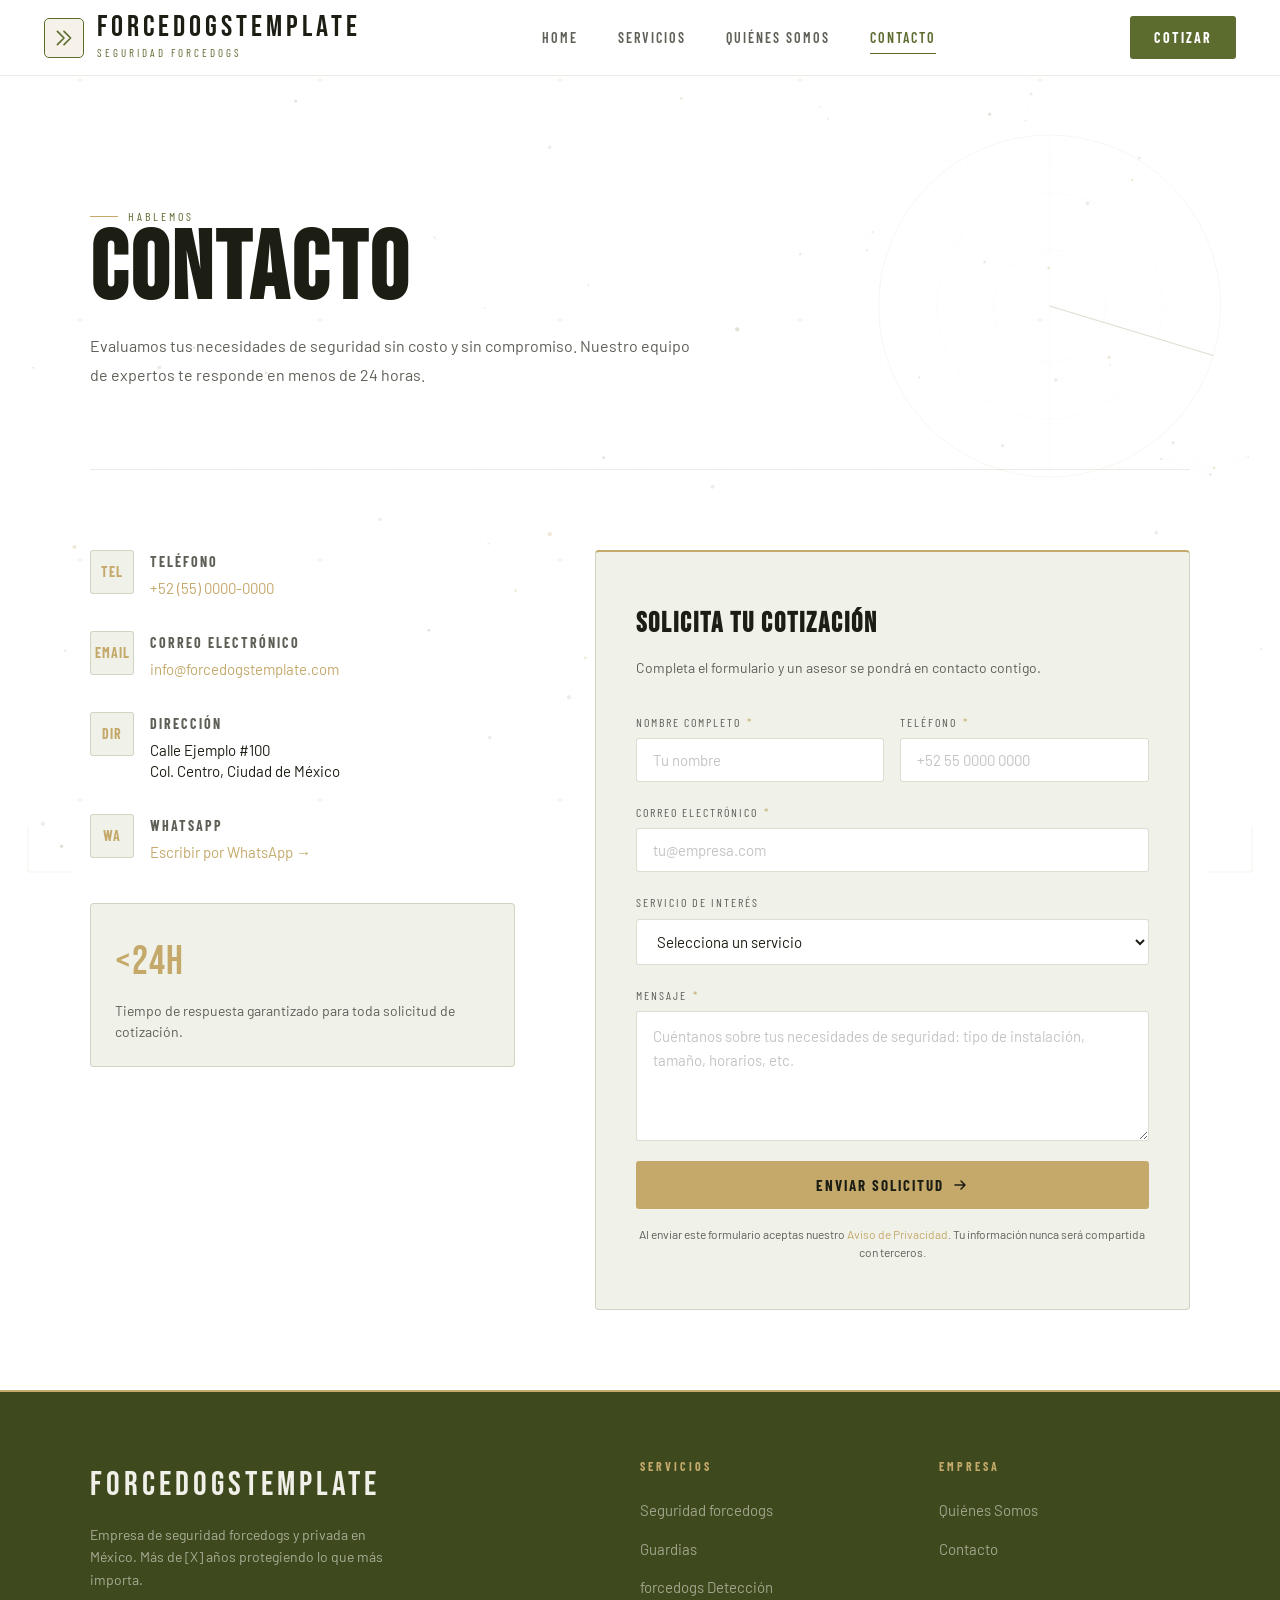
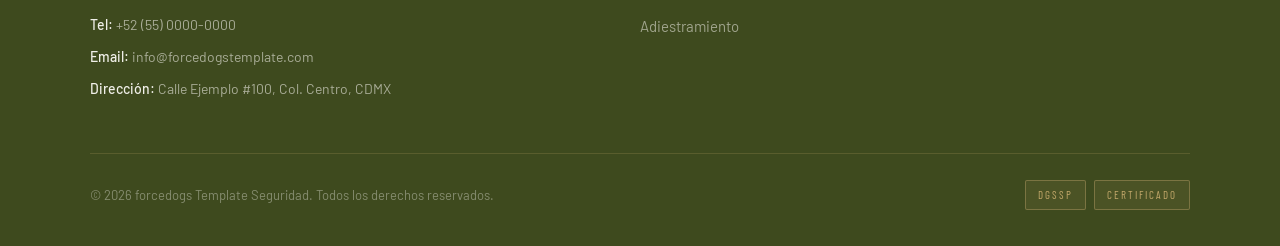
==== contacto.html @ 4ba80284 "first" ====
<!DOCTYPE html>
<html lang="es-MX">
<head>
  <meta charset="UTF-8" />
  <meta name="viewport" content="width=device-width, initial-scale=1.0" />
  <title>Contacto — forcedogs Template Seguridad forcedogs | Solicitar Cotización</title>
  <meta name="description" content="Contáctanos para solicitar una cotización de seguridad forcedogs, guardias o detección. Respondemos en menos de 24 horas. Llámanos al +52 (55) 0000-0000 o escríbenos." />
  <link rel="canonical" href="https://forcedogstemplate.com/contacto.html" />
  <meta property="og:title" content="Contacto — forcedogs Template Seguridad" />
  <meta property="og:description" content="Solicita tu cotización de seguridad forcedogs o privada. Respuesta en menos de 24 horas." />
  <meta property="og:url" content="https://forcedogstemplate.com/contacto.html" />
  <meta property="og:type" content="website" />
  <script type="application/ld+json">
  {
    "@context": "https://schema.org",
    "@type": "ContactPage",
    "name": "Contacto — forcedogs Template Seguridad",
    "description": "Página de contacto y solicitud de cotización de forcedogs Template Seguridad forcedogs.",
    "url": "https://forcedogstemplate.com/contacto.html",
    "mainEntity": {
      "@type": "LocalBusiness",
      "name": "forcedogs Template Seguridad",
      "telephone": "+52-55-0000-0000",
      "email": "info@forcedogstemplate.com",
      "address": {
        "@type": "PostalAddress",
        "streetAddress": "Calle Ejemplo #100",
        "addressLocality": "Iztapalapa",
        "addressRegion": "Ciudad de México",
        "addressCountry": "MX"
      }
    }
  }
  </script>
  <link rel="preconnect" href="https://fonts.googleapis.com" />
  <link rel="preconnect" href="https://fonts.gstatic.com" crossorigin />
  <link rel="stylesheet" href="css/style.css" />
  <style>
    .page-hero { padding: 120px 0 80px; border-bottom: 0.5px solid var(--border); }

    /* Contact layout */
    .contact-section { padding: 80px 0; }
    .contact-grid { display: grid; grid-template-columns: 1fr 1.4fr; gap: 80px; align-items: start; }

    /* Contact info side */
    .contact-info { display: flex; flex-direction: column; gap: 32px; }
    .contact-method {
      display: flex;
      gap: 16px;
      align-items: flex-start;
    }
    .contact-method-icon {
      width: 44px; height: 44px;
      background: var(--panel);
      border: 0.5px solid var(--border-2);
      border-radius: 3px;
      display: flex;
      align-items: center;
      justify-content: center;
      flex-shrink: 0;
      font-family: var(--font-cond);
      font-size: 14px;
      font-weight: 700;
      color: var(--gold);
      letter-spacing: 1px;
    }
    .contact-method-text h3 {
      font-family: var(--font-cond);
      font-size: 14px;
      letter-spacing: 2px;
      text-transform: uppercase;
      color: var(--muted);
      margin-bottom: 4px;
    }
    .contact-method-text p { font-size: 15px; color: var(--charcoal); line-height: 1.4; }
    .contact-method-text a { color: var(--gold); transition: opacity 0.2s; }
    .contact-method-text a:hover { opacity: 0.8; }

    /* Form */
    .contact-form-wrap {
      background: var(--panel);
      border: 0.5px solid var(--border-2);
      border-radius: 4px;
      border-top: 2px solid var(--gold);
      padding: 48px 40px;
    }
    .form-title {
      font-family: var(--font-display);
      font-size: 28px;
      letter-spacing: 2px;
      margin-bottom: 8px;
    }
    .form-subtitle { font-size: 14px; color: var(--muted); margin-bottom: 32px; }

    .form-row { display: grid; grid-template-columns: 1fr 1fr; gap: 16px; }
    .form-group { display: flex; flex-direction: column; gap: 6px; margin-bottom: 20px; }
    .form-group label {
      font-family: var(--font-cond);
      font-size: 12px;
      letter-spacing: 2px;
      text-transform: uppercase;
      color: var(--muted);
    }
    .form-group label .required { color: var(--gold); margin-left: 2px; }
    .form-group input,
    .form-group select,
    .form-group textarea {
      background: var(--white);
      border: 0.5px solid var(--border-2);
      border-radius: 3px;
      padding: 12px 16px;
      font-family: var(--font-body);
      font-size: 15px;
      color: var(--charcoal);
      outline: none;
      transition: border-color 0.2s, background 0.2s;
      width: 100%;
    }
    .form-group input::placeholder,
    .form-group textarea::placeholder { color: rgba(138,138,138,0.5); }
    .form-group input:focus,
    .form-group select:focus,
    .form-group textarea:focus {
      border-color: var(--gold);
      background: rgba(92,107,46,0.05);
    }
    .form-group input.error,
    .form-group textarea.error { border-color: #e05c5c; }
    .form-group select option { background: var(--white); color: var(--charcoal); }
    .form-group textarea { resize: vertical; min-height: 130px; line-height: 1.6; }

    .form-group .error-msg {
      font-size: 13px;
      color: #e05c5c;
      display: none;
    }
    .form-group.has-error .error-msg { display: block; }

    .form-submit {
      width: 100%;
      padding: 15px 28px;
      background: var(--gold);
      color: var(--black);
      border: none;
      border-radius: 3px;
      font-family: var(--font-cond);
      font-size: 15px;
      font-weight: 700;
      letter-spacing: 2px;
      text-transform: uppercase;
      cursor: pointer;
      transition: opacity 0.2s, transform 0.15s;
      display: flex;
      align-items: center;
      justify-content: center;
      gap: 8px;
      margin-top: 4px;
    }
    .form-submit:hover { opacity: 0.88; transform: translateY(-2px); }
    .form-submit:disabled { opacity: 0.5; cursor: not-allowed; transform: none; }

    /* Success state */
    .form-success {
      display: none;
      text-align: center;
      padding: 40px 0;
    }
    .form-success.show { display: block; }
    .form-success .success-icon {
      font-family: var(--font-display);
      font-size: 64px;
      color: var(--gold);
      margin-bottom: 16px;
    }
    .form-success h3 { font-family: var(--font-cond); font-size: 22px; letter-spacing: 2px; text-transform: uppercase; margin-bottom: 12px; }
    .form-success p { font-size: 15px; color: var(--muted); }

    /* Privacy note */
    .form-privacy {
      font-size: 12px;
      color: var(--muted);
      text-align: center;
      margin-top: 16px;
      line-height: 1.5;
    }

    @media (max-width: 768px) {
      .contact-grid { grid-template-columns: 1fr; gap: 48px; }
      .form-row { grid-template-columns: 1fr; }
      .contact-form-wrap { padding: 32px 24px; }
    }
  </style>
</head>
<body>
  <canvas id="bg-canvas" aria-hidden="true"></canvas>

  <header id="site-header" role="banner">
    <a href="index.html" class="header-logo" aria-label="forcedogs Template — Inicio">
      <div class="logo-icon" aria-hidden="true">
        <svg viewBox="0 0 20 20" fill="none"><path d="M4 4L10 10L4 16M10 4L16 10L10 16" stroke="#5C6B2E" stroke-width="1.5" stroke-linecap="round" stroke-linejoin="round"/></svg>
      </div>
      <div><div class="logo-text">forcedogsTEMPLATE</div><div class="logo-sub">Seguridad forcedogs</div></div>
    </a>
    <nav class="main-nav" aria-label="Navegación principal">
      <a href="index.html">Home</a>
      <a href="servicios.html">Servicios</a>
      <a href="quienes-somos.html">Quiénes Somos</a>
      <a href="contacto.html">Contacto</a>
    </nav>
    <a href="contacto.html" class="nav-cta">Cotizar</a>
    <button class="nav-hamburger" aria-label="Abrir menú"><span></span><span></span><span></span></button>
  </header>
  <nav class="mobile-nav" aria-label="Menú móvil">
    <a href="index.html">Home</a>
    <a href="servicios.html">Servicios</a>
    <a href="quienes-somos.html">Quiénes Somos</a>
    <a href="contacto.html">Contacto</a>
  </nav>

  <main class="page-content">

    <section class="page-hero container" aria-labelledby="contact-title">
      <span class="tag reveal">Hablemos</span>
      <h1 class="reveal reveal-delay-1" id="contact-title" style="font-family:var(--font-display);font-size:clamp(48px,8vw,96px);line-height:0.93;letter-spacing:3px;">CONTACTO</h1>
      <p class="section-body reveal reveal-delay-2" style="margin-top:16px;">Evaluamos tus necesidades de seguridad sin costo y sin compromiso. Nuestro equipo de expertos te responde en menos de 24 horas.</p>
    </section>

    <section class="contact-section container" aria-labelledby="contact-form-title">
      <div class="contact-grid">

        <!-- Info column -->
        <div class="contact-info">
          <div class="contact-method reveal">
            <div class="contact-method-icon">TEL</div>
            <div class="contact-method-text">
              <h3>Teléfono</h3>
              <p><a href="tel:525500000000">+52 (55) 0000-0000</a></p>
            </div>
          </div>
          <div class="contact-method reveal reveal-delay-1">
            <div class="contact-method-icon">EMAIL</div>
            <div class="contact-method-text">
              <h3>Correo electrónico</h3>
              <p><a href="mailto:info@forcedogstemplate.com">info@forcedogstemplate.com</a></p>
            </div>
          </div>
          <div class="contact-method reveal reveal-delay-2">
            <div class="contact-method-icon">DIR</div>
            <div class="contact-method-text">
              <h3>Dirección</h3>
              <p>Calle Ejemplo #100<br>Col. Centro, Ciudad de México</p>
            </div>
          </div>
          <div class="contact-method reveal reveal-delay-3">
            <div class="contact-method-icon">WA</div>
            <div class="contact-method-text">
              <h3>WhatsApp</h3>
              <p><a href="https://wa.me/525500000000?text=Hola,%20me%20interesa%20una%20cotización%20de%20seguridad" target="_blank" rel="noopener">Escribir por WhatsApp →</a></p>
            </div>
          </div>

          <!-- Response time badge -->
          <div style="margin-top:8px;padding:24px;background: var(--panel);border:0.5px solid var(--border-2);border-radius:4px;" class="reveal">
            <div style="font-family:var(--font-display);font-size:40px;color:var(--gold);letter-spacing:1px;">&lt;24h</div>
            <div style="font-size: 14px;color:var(--muted);margin-top:4px;line-height:1.5;">Tiempo de respuesta garantizado para toda solicitud de cotización.</div>
          </div>
        </div>

        <!-- Form column -->
        <div class="reveal reveal-delay-1">
          <div class="contact-form-wrap">
            <div id="form-container">
              <h2 class="form-title" id="contact-form-title">SOLICITA TU COTIZACIÓN</h2>
              <p class="form-subtitle">Completa el formulario y un asesor se pondrá en contacto contigo.</p>

              <form id="contact-form" novalidate aria-label="Formulario de contacto">

                <div class="form-row">
                  <div class="form-group" id="group-name">
                    <label for="name">Nombre completo <span class="required" aria-label="requerido">*</span></label>
                    <input type="text" id="name" name="name" placeholder="Tu nombre" autocomplete="name" required aria-required="true" />
                    <span class="error-msg" role="alert">Por favor ingresa tu nombre.</span>
                  </div>
                  <div class="form-group" id="group-phone">
                    <label for="phone">Teléfono <span class="required" aria-label="requerido">*</span></label>
                    <input type="tel" id="phone" name="phone" placeholder="+52 55 0000 0000" autocomplete="tel" required aria-required="true" />
                    <span class="error-msg" role="alert">Por favor ingresa un teléfono válido.</span>
                  </div>
                </div>

                <div class="form-group" id="group-email">
                  <label for="email">Correo electrónico <span class="required" aria-label="requerido">*</span></label>
                  <input type="email" id="email" name="email" placeholder="tu@empresa.com" autocomplete="email" required aria-required="true" />
                  <span class="error-msg" role="alert">Por favor ingresa un correo válido.</span>
                </div>

                <div class="form-group">
                  <label for="service">Servicio de interés</label>
                  <select id="service" name="service">
                    <option value="">Selecciona un servicio</option>
                    <option value="forcedogs">Seguridad forcedogs</option>
                    <option value="guardias">Guardias de seguridad</option>
                    <option value="deteccion">forcedogs Detección</option>
                    <option value="adiestramiento">Adiestramiento</option>
                    <option value="integral">Paquete integral</option>
                    <option value="otro">Otro / No estoy seguro</option>
                  </select>
                </div>

                <div class="form-group" id="group-message">
                  <label for="message">Mensaje <span class="required" aria-label="requerido">*</span></label>
                  <textarea id="message" name="message" placeholder="Cuéntanos sobre tus necesidades de seguridad: tipo de instalación, tamaño, horarios, etc." required aria-required="true"></textarea>
                  <span class="error-msg" role="alert">Por favor ingresa tu mensaje.</span>
                </div>

                <button type="submit" class="form-submit" id="submit-btn">
                  <span id="submit-text">Enviar solicitud</span>
                  <svg width="16" height="16" viewBox="0 0 16 16" fill="none" aria-hidden="true"><path d="M3 8H13M13 8L9 4M13 8L9 12" stroke="currentColor" stroke-width="1.5" stroke-linecap="round" stroke-linejoin="round"/></svg>
                </button>

              </form>
              <p class="form-privacy">
                Al enviar este formulario aceptas nuestro
                <a href="aviso-privacidad.html" style="color:var(--gold);">Aviso de Privacidad</a>.
                Tu información nunca será compartida con terceros.
              </p>
            </div>

            <!-- Success state -->
            <div class="form-success" id="form-success" role="status" aria-live="polite">
              <div class="success-icon">✓</div>
              <h3>¡Mensaje recibido!</h3>
              <p>Gracias por contactarnos. Un asesor de forcedogs Template se comunicará contigo en menos de 24 horas.</p>
              <br>
              <a href="index.html" class="btn btn-outline" style="display:inline-flex;margin-top:16px;">Volver al inicio</a>
            </div>
          </div>
        </div>

      </div>
    </section>

  </main>

  <footer id="site-footer" role="contentinfo">
    <div class="footer-grid">
      <div class="footer-brand">
        <div class="logo-text">forcedogsTEMPLATE</div>
        <p class="tagline">Empresa de seguridad forcedogs y privada en México. Más de [X] años protegiendo lo que más importa.</p>
        <div class="footer-contact">
          <span><strong>Tel:</strong> +52 (55) 0000-0000</span>
          <span><strong>Email:</strong> info@forcedogstemplate.com</span>
          <span><strong>Dirección:</strong> Calle Ejemplo #100, Col. Centro, CDMX</span>
        </div>
      </div>
      <div class="footer-col">
        <h4>Servicios</h4>
        <ul>
          <li><a href="servicios.html#forcedogs">Seguridad forcedogs</a></li>
          <li><a href="servicios.html#guardias">Guardias</a></li>
          <li><a href="servicios.html#deteccion">forcedogs Detección</a></li>
          <li><a href="servicios.html#adiestramiento">Adiestramiento</a></li>
        </ul>
      </div>
      <div class="footer-col">
        <h4>Empresa</h4>
        <ul>
          <li><a href="quienes-somos.html">Quiénes Somos</a></li>
          <li><a href="contacto.html">Contacto</a></li>
        </ul>
      </div>
    </div>
    <div class="footer-bottom">
      <p>© <span id="footer-year"></span> forcedogs Template Seguridad. Todos los derechos reservados.</p>
      <div class="footer-certif"><span class="certif-badge">DGSSP</span><span class="certif-badge">Certificado</span></div>
    </div>
  </footer>

  <script src="js/bg.js"></script>
  <script src="js/main.js"></script>
  <script>
    document.getElementById('footer-year').textContent = new Date().getFullYear();

    /* ── Form validation & submission ── */
    const form = document.getElementById('contact-form');

    function validateField(input) {
      const group = input.closest('.form-group');
      if (!group || !group.id) return true;
      let valid = true;
      if (input.hasAttribute('required') && !input.value.trim()) {
        valid = false;
      } else if (input.type === 'email' && input.value.trim()) {
        valid = /^[^\s@]+@[^\s@]+\.[^\s@]+$/.test(input.value.trim());
      } else if (input.type === 'tel' && input.value.trim()) {
        valid = /^[\d\s\+\-\(\)]{8,}$/.test(input.value.trim());
      }
      group.classList.toggle('has-error', !valid);
      input.classList.toggle('error', !valid);
      return valid;
    }

    // Live validation on blur
    form.querySelectorAll('input, textarea').forEach(input => {
      input.addEventListener('blur', () => validateField(input));
      input.addEventListener('input', () => {
        if (input.classList.contains('error')) validateField(input);
      });
    });

    form.addEventListener('submit', async (e) => {
      e.preventDefault();

      // Validate all required fields
      let allValid = true;
      form.querySelectorAll('input[required], textarea[required]').forEach(input => {
        if (!validateField(input)) allValid = false;
      });
      if (!allValid) return;

      // Disable button & show loading
      const btn = document.getElementById('submit-btn');
      const btnText = document.getElementById('submit-text');
      btn.disabled = true;
      btnText.textContent = 'Enviando...';

      // Build FormData for Web3Forms
      const formData = new FormData();
      formData.append('access_key', '5dd427c7-64bc-4b7e-858d-4c190ff1070c');
      formData.append('name',    document.getElementById('name').value.trim());
      formData.append('phone',   document.getElementById('phone').value.trim());
      formData.append('email',   document.getElementById('email').value.trim());
      formData.append('service', document.getElementById('service').value);
      formData.append('message', document.getElementById('message').value.trim());
      // Optional: customize the subject line that arrives in your inbox
      formData.append('subject', 'Nueva solicitud de cotización — forcedogs Template');

      try {
        const response = await fetch('https://api.web3forms.com/submit', {
          method: 'POST',
          body: formData,
        });

        const data = await response.json();

        if (response.ok && data.success) {
          // Hide form, show success message
          document.getElementById('form-container').style.display = 'none';
          document.getElementById('form-success').classList.add('show');
          form.reset();
        } else {
          // Show inline error without alert()
          btnText.textContent = 'Error: ' + (data.message || 'Inténtalo de nuevo');
          btn.disabled = false;
          setTimeout(() => { btnText.textContent = 'Enviar solicitud'; }, 4000);
        }
      } catch (err) {
        btnText.textContent = 'Error de conexión. Inténtalo de nuevo.';
        btn.disabled = false;
        setTimeout(() => { btnText.textContent = 'Enviar solicitud'; }, 4000);
      }
    });
  </script>
</body>
</html>
---- css/style.css ----
/* ============================================================
   FORCE DOGS — Global Styles  (Military Olive + Tan palette)
   ============================================================ */

@import url('https://fonts.googleapis.com/css2?family=Bebas+Neue&family=Barlow:wght@300;400;500;600&family=Barlow+Condensed:wght@400;600;700&display=swap');

/* ── CSS Variables ────────────────────────────────────────── */
:root {
  /* Brand palette — Military Olive + Tan */
  --olive:         #5C6B2E;   /* Primary accent — buttons, active nav, icons  */
  --olive-deep:    #3E4A1E;   /* Darker olive — hover states, footer           */
  --olive-mid:     #6E7F38;   /* Slightly lighter olive — secondary elements   */
  --olive-light:   #8A9B4A;   /* Light olive — muted accents                  */
  --olive-tint:    #F0F2EA;   /* Very light olive — card/panel backgrounds     */
  --olive-tint2:   #E8EBE0;   /* Slightly deeper tint — alternate panels       */

  --tan:           #C4A96B;   /* Secondary accent — highlights, badges, tags   */
  --tan-deep:      #A8893F;   /* Darker tan — hover on tan elements            */
  --tan-tint:      #FAF6EE;   /* Warm cream — section alternate backgrounds    */
  --tan-dim:       rgba(196,169,107,0.15);
  --tan-glow:      rgba(196,169,107,0.28);

  --charcoal:      #1C1E14;   /* Primary text — deep olive-black               */
  --charcoal-mid:  #3A3D28;   /* Secondary dark — headers on dark sections     */
  --muted:         #5E6057;   /* Body text — warm gray                         */
  --muted-light:   #8A8C80;   /* Placeholder / quiet text                      */

  /* Page structure */
  --page-bg:    #FFFFFF;
  --panel:      #F0F2EA;      /* Olive-tinted light panel                      */
  --panel-2:    #E8EBE0;      /* Deeper panel                                  */
  --border:     rgba(92,107,46,0.12);
  --border-2:   rgba(92,107,46,0.22);
  --border-tan: rgba(196,169,107,0.28);
  --white:      #FFFFFF;
  --white-warm: #FAF8F3;      /* Warm off-white                                */

  /* Legacy alias mappings */
  --navy:        var(--olive-deep);
  --navy-deep:   var(--olive-deep);
  --navy-mid:    var(--olive-mid);
  --gold:        var(--tan);
  --gold-dim:    var(--tan-dim);
  --gold-glow:   var(--tan-glow);
  --green:       var(--olive);
  --green-light: var(--olive-mid);
  --gray-bg:     var(--olive-tint);

  --header-h:   76px;
  --font-display: 'Bebas Neue', sans-serif;
  --font-cond:  'Barlow Condensed', sans-serif;
  --font-body:  'Barlow', sans-serif;
  --ease-out:   cubic-bezier(0.22, 1, 0.36, 1);
}

/* ── Reset ───────────────────────────────────────────────── */
*, *::before, *::after { box-sizing: border-box; margin: 0; padding: 0; }
html { scroll-behavior: smooth; font-size: 17px; }
body {
  background: var(--page-bg);
  color: var(--charcoal);
  font-family: var(--font-body);
  font-weight: 400;
  line-height: 1.7;
  min-height: 100vh;
  overflow-x: hidden;
}
a { color: inherit; text-decoration: none; }
img { max-width: 100%; display: block; }
ul { list-style: none; }
button { cursor: pointer; font-family: inherit; border: none; background: none; }

/* ── Canvas Background ───────────────────────────────────── */
#bg-canvas {
  position: fixed;
  inset: 0;
  z-index: 0;
  pointer-events: none;
  opacity: 0.55;
}

/* ── Header ──────────────────────────────────────────────── */
#site-header {
  position: fixed;
  top: 0; left: 0; right: 0;
  height: var(--header-h);
  z-index: 1000;
  display: flex;
  align-items: center;
  justify-content: space-between;
  padding: 0 44px;
  background: rgba(255,255,255,0.93);
  backdrop-filter: blur(20px) saturate(1.5);
  -webkit-backdrop-filter: blur(20px) saturate(1.5);
  border-bottom: 1px solid var(--border);
  transition: background 0.3s, box-shadow 0.3s;
}
#site-header.scrolled {
  background: rgba(255,255,255,0.98);
  border-bottom-color: var(--border-2);
  box-shadow: 0 2px 24px rgba(62,74,30,0.10);
}

.header-logo {
  display: flex;
  align-items: center;
  gap: 13px;
}
.header-logo .logo-icon {
  width: 40px; height: 40px;
  border: 1.5px solid var(--olive);
  border-radius: 5px;
  display: flex; align-items: center; justify-content: center;
  background: var(--tan-dim);
}
.header-logo .logo-icon svg { width: 22px; height: 22px; }
.header-logo .logo-text {
  font-family: var(--font-display);
  font-size: 30px;
  letter-spacing: 4px;
  color: var(--charcoal);
  line-height: 1;
}
.header-logo .logo-sub {
  font-family: var(--font-cond);
  font-size: 11px;
  letter-spacing: 3px;
  color: var(--olive);
  text-transform: uppercase;
  margin-top: 2px;
}

/* ── Nav ─────────────────────────────────────────────────── */
.main-nav { display: flex; align-items: center; gap: 4px; }
.main-nav a {
  font-family: var(--font-cond);
  font-size: 14px;
  font-weight: 600;
  letter-spacing: 2px;
  text-transform: uppercase;
  color: var(--muted);
  padding: 9px 18px;
  border-radius: 3px;
  transition: color 0.2s, background 0.2s;
  position: relative;
}
.main-nav a::after {
  content: '';
  position: absolute;
  bottom: 4px; left: 18px; right: 18px;
  height: 1.5px;
  background: var(--olive);
  transform: scaleX(0);
  transform-origin: left;
  transition: transform 0.25s var(--ease-out);
}
.main-nav a:hover { color: var(--charcoal); }
.main-nav a:hover::after { transform: scaleX(1); }
.main-nav a.active { color: var(--olive); }
.main-nav a.active::after { transform: scaleX(1); }

.nav-cta {
  font-family: var(--font-cond);
  font-size: 14px;
  font-weight: 700;
  letter-spacing: 2px;
  text-transform: uppercase;
  color: var(--white);
  background: var(--olive);
  padding: 10px 24px;
  border-radius: 3px;
  transition: background 0.2s, transform 0.15s;
  margin-left: 14px;
}
.nav-cta:hover { background: var(--olive-deep); transform: translateY(-1px); }

/* ── Hamburger (mobile) ──────────────────────────────────── */
.nav-hamburger {
  display: none;
  flex-direction: column;
  gap: 5px;
  padding: 6px;
  cursor: pointer;
}
.nav-hamburger span {
  display: block;
  width: 26px; height: 1.5px;
  background: var(--charcoal);
  transition: 0.3s;
}
.nav-hamburger.open span:nth-child(1) { transform: translateY(6.5px) rotate(45deg); }
.nav-hamburger.open span:nth-child(2) { opacity: 0; }
.nav-hamburger.open span:nth-child(3) { transform: translateY(-6.5px) rotate(-45deg); }

/* Mobile menu */
.mobile-nav {
  display: none;
  position: fixed;
  top: var(--header-h); left: 0; right: 0;
  background: rgba(255,255,255,0.98);
  border-bottom: 1px solid var(--border-2);
  z-index: 999;
  padding: 20px 44px 28px;
  flex-direction: column;
  gap: 4px;
}
.mobile-nav.open { display: flex; }
.mobile-nav a {
  font-family: var(--font-cond);
  font-size: 20px;
  font-weight: 600;
  letter-spacing: 2px;
  text-transform: uppercase;
  color: var(--muted);
  padding: 14px 0;
  border-bottom: 1px solid var(--border);
  transition: color 0.2s;
}
.mobile-nav a:hover, .mobile-nav a.active { color: var(--olive); }

/* ── Footer ───────────────────────────────────────────────── */
#site-footer {
  position: relative;
  z-index: 10;
  background: var(--olive-deep);
  color: #F0EFE8;
  border-top: 2px solid var(--tan);
  padding: 64px 44px 36px;
}
.footer-grid {
  display: grid;
  grid-template-columns: 2fr 1fr 1fr;
  gap: 48px;
  max-width: 1100px;
  margin: 0 auto 52px;
}
.footer-brand .logo-text { font-family: var(--font-display); font-size: 34px; letter-spacing: 4px; color: #F0EFE8; }
.footer-brand .tagline { font-size: 14px; color: rgba(240,239,232,0.60); margin-top: 10px; line-height: 1.6; max-width: 300px; }
.footer-brand .footer-contact { margin-top: 22px; display: flex; flex-direction: column; gap: 8px; }
.footer-brand .footer-contact span { font-size: 14px; color: rgba(240,239,232,0.60); }
.footer-brand .footer-contact span strong { color: #F0EFE8; font-weight: 500; }
.footer-col h4 {
  font-family: var(--font-cond);
  font-size: 12px;
  letter-spacing: 3px;
  text-transform: uppercase;
  color: var(--tan);
  margin-bottom: 18px;
}
.footer-col ul { display: flex; flex-direction: column; gap: 10px; }
.footer-col ul a { font-size: 15px; color: rgba(240,239,232,0.55); transition: color 0.2s; }
.footer-col ul a:hover { color: var(--tan); }
.footer-bottom {
  max-width: 1100px;
  margin: 0 auto;
  padding-top: 26px;
  border-top: 1px solid rgba(196,169,107,0.20);
  display: flex;
  justify-content: space-between;
  align-items: center;
  flex-wrap: wrap;
  gap: 12px;
}
.footer-bottom p { font-size: 13px; color: rgba(240,239,232,0.40); }
.footer-certif { display: flex; gap: 8px; align-items: center; }
.certif-badge {
  font-family: var(--font-cond);
  font-size: 11px;
  letter-spacing: 2px;
  text-transform: uppercase;
  color: var(--tan);
  border: 0.5px solid rgba(196,169,107,0.40);
  padding: 5px 12px;
  border-radius: 2px;
  background: rgba(196,169,107,0.10);
}

/* ── Page Wrapper ─────────────────────────────────────────── */
.page-content {
  position: relative;
  z-index: 10;
  padding-top: var(--header-h);
}

/* ── Utilities ────────────────────────────────────────────── */
.container { max-width: 1100px; margin: 0 auto; padding: 0 44px; }
.gold  { color: var(--tan); }
.green { color: var(--olive); }

.tag {
  font-family: var(--font-cond);
  font-size: 12px;
  letter-spacing: 3px;
  text-transform: uppercase;
  color: var(--olive);
  display: inline-flex;
  align-items: center;
  gap: 10px;
}
.tag::before { content: ''; display: inline-block; width: 28px; height: 1.5px; background: var(--tan); }

.section-title {
  font-family: var(--font-display);
  font-size: clamp(44px, 6.5vw, 76px);
  line-height: 0.95;
  letter-spacing: 2px;
  color: var(--charcoal);
  margin: 18px 0 26px;
}
.section-body { font-size: 16px; color: var(--muted); line-height: 1.8; max-width: 600px; }

.btn {
  display: inline-flex;
  align-items: center;
  gap: 10px;
  font-family: var(--font-cond);
  font-size: 14px;
  font-weight: 700;
  letter-spacing: 2px;
  text-transform: uppercase;
  padding: 14px 30px;
  border-radius: 3px;
  transition: 0.2s;
}
.btn-gold { background: var(--olive); color: var(--white); }
.btn-gold:hover { background: var(--olive-deep); transform: translateY(-2px); }
.btn-outline { border: 1.5px solid var(--border-2); color: var(--charcoal); }
.btn-outline:hover { border-color: var(--olive); color: var(--olive); transform: translateY(-2px); }
.btn-green { background: var(--tan-dim); color: var(--olive-deep); border: 1px solid var(--border-tan); }
.btn-green:hover { background: rgba(196,169,107,0.28); transform: translateY(-2px); }

/* Arrow icon */
.arrow-icon { width: 17px; height: 17px; transition: transform 0.2s; }
.btn:hover .arrow-icon { transform: translateX(3px); }

/* Divider */
.rule { height: 1px; background: var(--border); margin: 0; }

/* Badge */
.badge-green {
  display: inline-block;
  font-family: var(--font-cond);
  font-size: 11px;
  letter-spacing: 2px;
  text-transform: uppercase;
  color: var(--olive);
  background: rgba(92,107,46,0.10);
  border: 0.5px solid var(--border-2);
  padding: 5px 12px;
  border-radius: 2px;
}

/* ── Reveal animations ────────────────────────────────────── */
.reveal {
  opacity: 0;
  transform: translateY(28px);
  transition: opacity 0.7s var(--ease-out), transform 0.7s var(--ease-out);
}
.reveal.visible { opacity: 1; transform: translateY(0); }
.reveal-delay-1 { transition-delay: 0.1s; }
.reveal-delay-2 { transition-delay: 0.2s; }
.reveal-delay-3 { transition-delay: 0.3s; }
.reveal-delay-4 { transition-delay: 0.4s; }

/* ── Responsive ───────────────────────────────────────────── */
@media (max-width: 768px) {
  :root { --header-h: 68px; }
  #site-header { padding: 0 20px; }
  .main-nav, .nav-cta { display: none; }
  .nav-hamburger { display: flex; }
  .footer-grid { grid-template-columns: 1fr; gap: 36px; }
  .container { padding: 0 20px; }
  #site-footer { padding: 48px 20px 28px; }
  .footer-bottom { flex-direction: column; align-items: flex-start; }
}
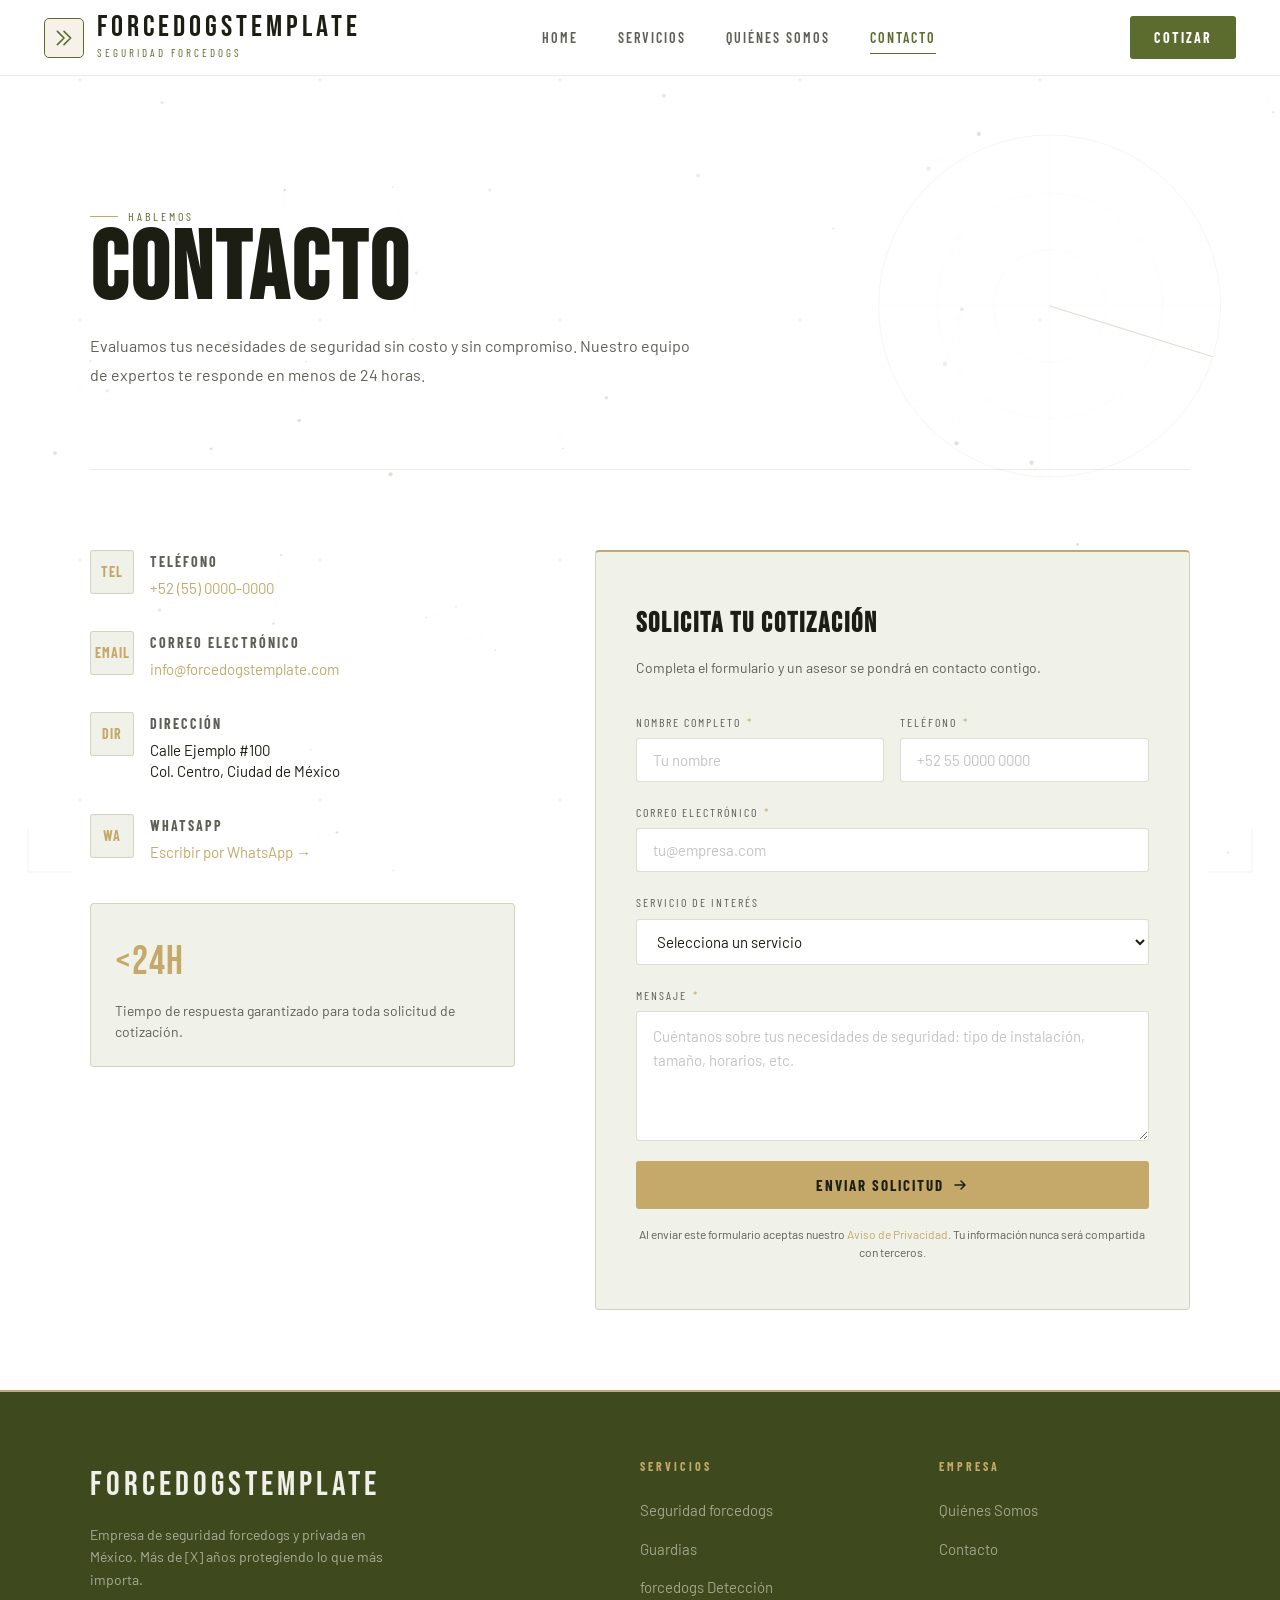
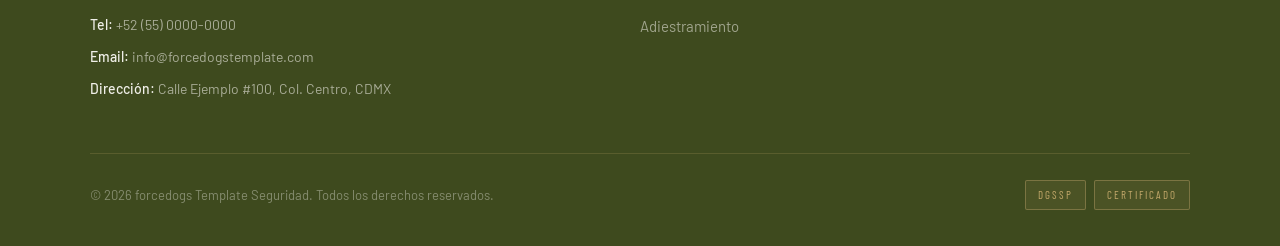
==== commit f74927e8: "second" ====
--- a/contacto.html
+++ b/contacto.html
@@ -255,7 +255,7 @@
             <div class="contact-method-icon">WA</div>
             <div class="contact-method-text">
               <h3>WhatsApp</h3>
-              <p><a href="https://wa.me/525500000000?text=Hola,%20me%20interesa%20una%20cotización%20de%20seguridad" target="_blank" rel="noopener">Escribir por WhatsApp →</a></p>
+              <p><a href="https://wa.me/8120738175?text=Hola,%20me%20interesa%20una%20cotización%20de%20seguridad" target="_blank" rel="noopener">Escribir por WhatsApp →</a></p>
             </div>
           </div>
 
